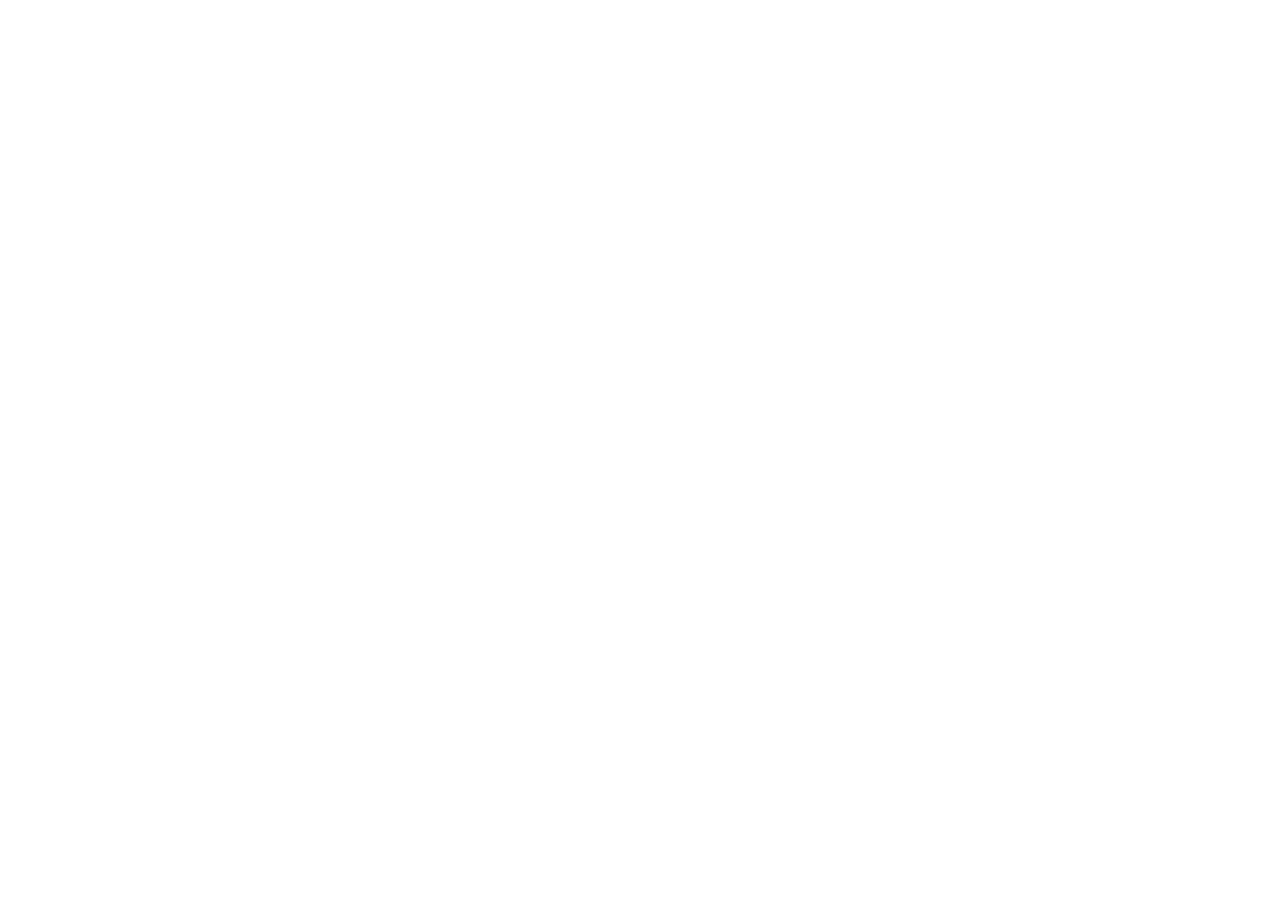
==== index.html @ c168ff20 "hi" ====
<!doctype html>
<html>
<head>
  <meta charset="utf-8"/>
  <title>Taehoon Kim</title>
</head>
<body>
  <div id="content"></div>
  <script src="https://cdn.jsdelivr.net/npm/marked/marked.min.js"></script>
  <script>
     fetch('files/home.md')
      .then(response => response.text())
      .then(text => {
        document.getElementById('content').innerHTML = marked.parse(text);
      });
  </script>
</body>
</html>
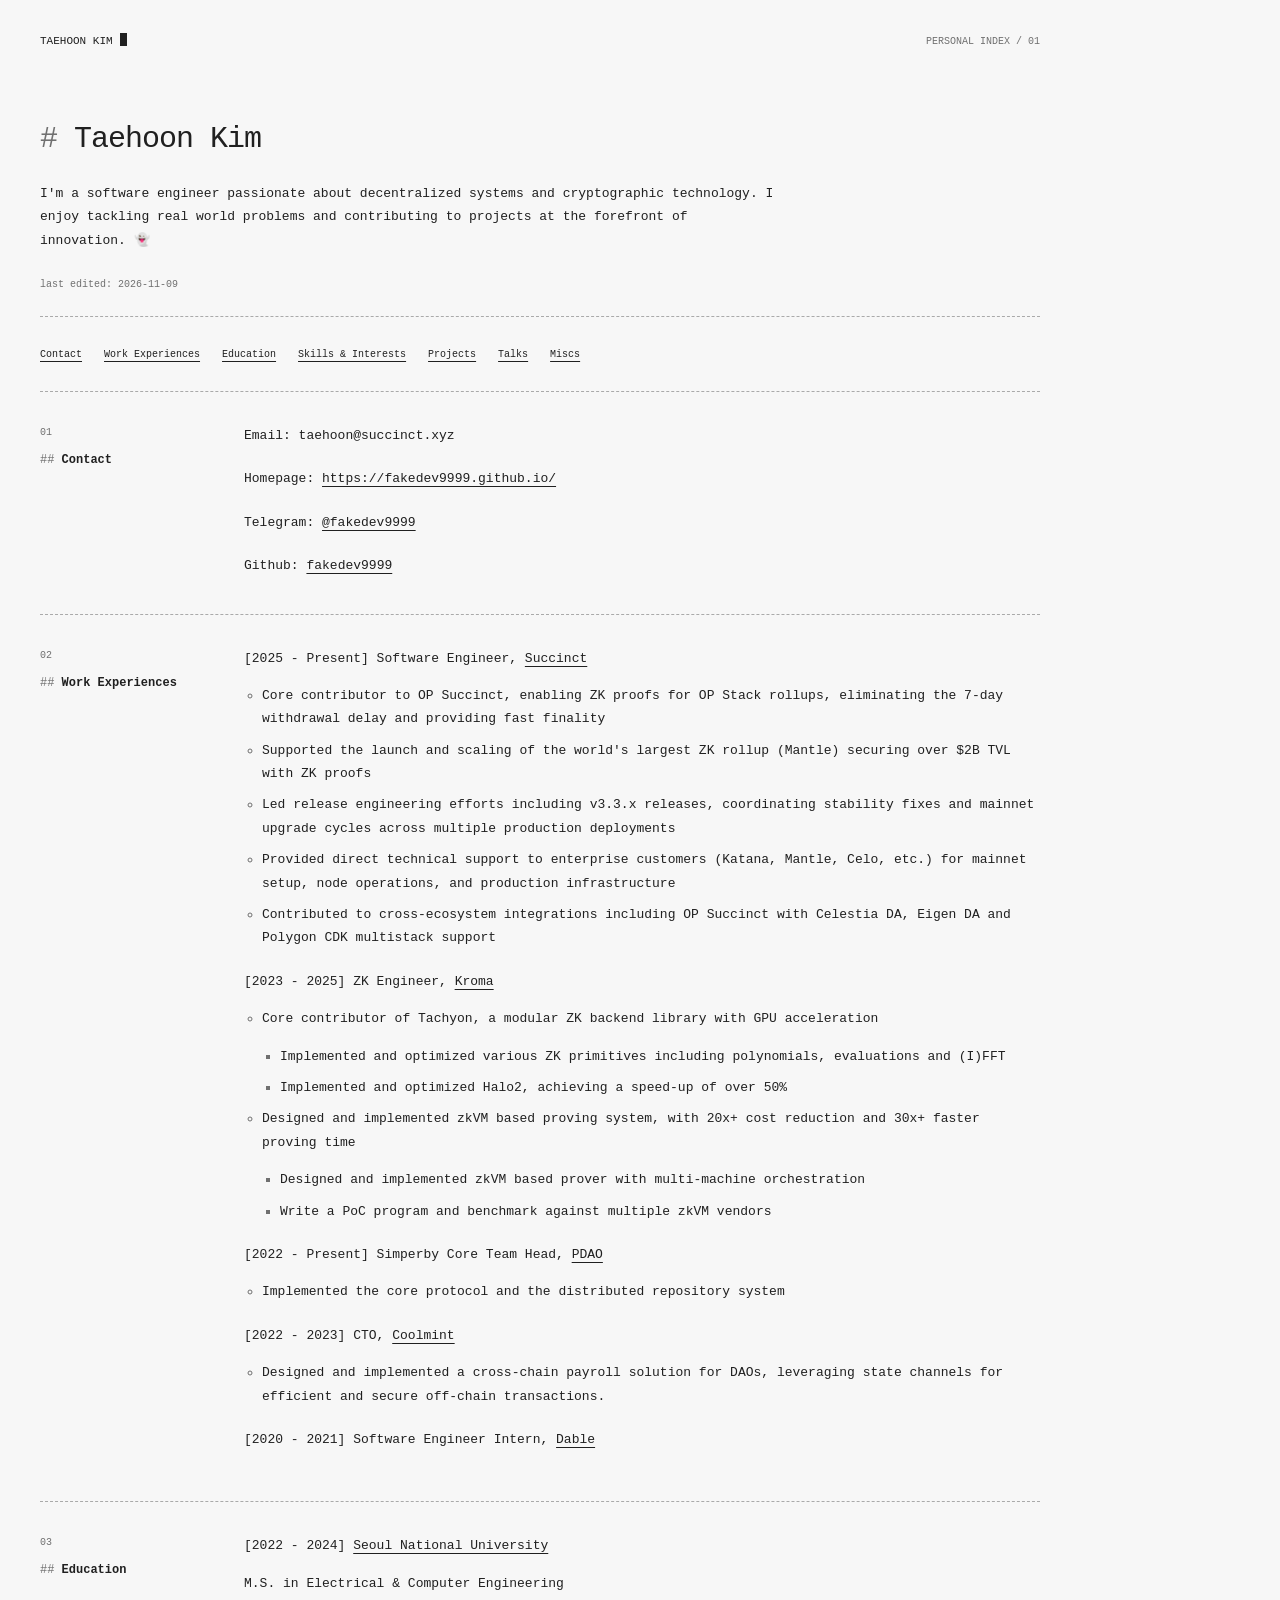
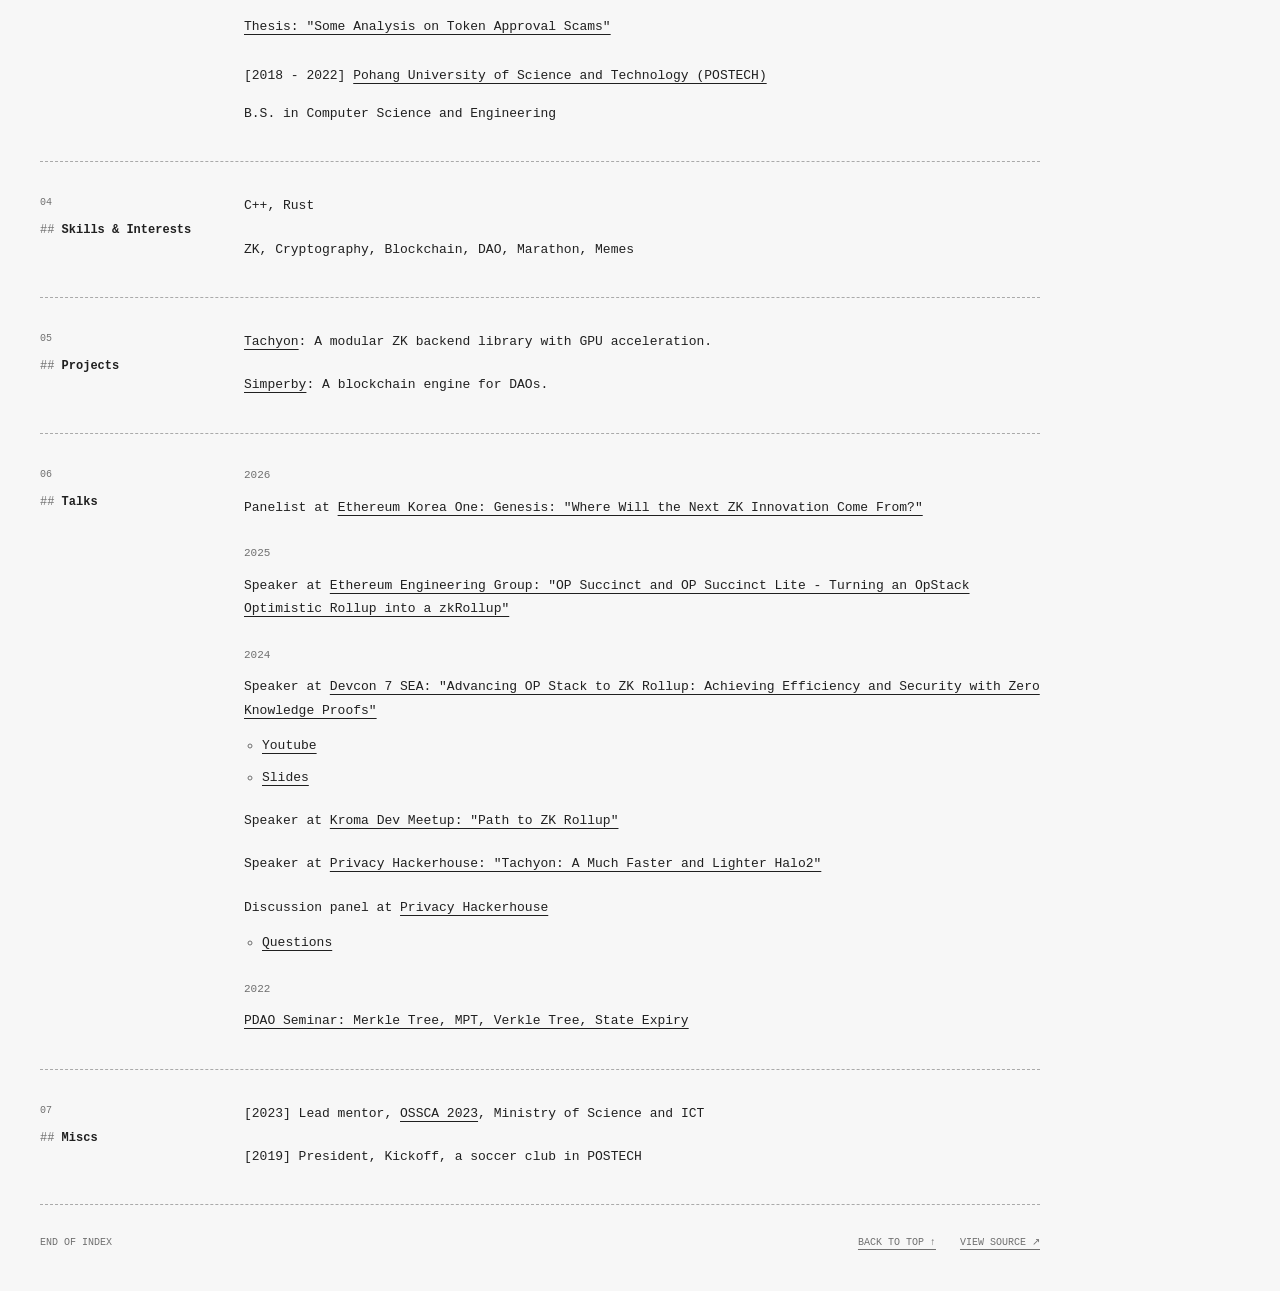
==== commit b703251a: "Polish personal index with TRADE LOG visual language" ====
--- a/index.html
+++ b/index.html
@@ -1,18 +1,19 @@
 <!doctype html>
-<html>
+<html lang="en">
 <head>
-  <meta charset="utf-8"/>
-  <title>Taehoon Kim</title>
+<meta charset="utf-8">
+<meta name="viewport" content="width=device-width, initial-scale=1, viewport-fit=cover">
+<meta name="theme-color" content="#f7f7f7">
+<meta name="description" content="Taehoon Kim — software engineer working on decentralized systems and cryptographic technology.">
+<title>Taehoon Kim</title>
+<link rel="stylesheet" href="assets/style.css">
+<script defer src="assets/marked-17.0.5.umd.js"></script>
+<script defer src="assets/site.js"></script>
 </head>
 <body>
-  <div id="content"></div>
-  <script src="https://cdn.jsdelivr.net/npm/marked/marked.min.js"></script>
-  <script>
-     fetch('files/home.md')
-      .then(response => response.text())
-      .then(text => {
-        document.getElementById('content').innerHTML = marked.parse(text);
-      });
-  </script>
+<a class="skip-link" href="#content">Skip to content</a>
+<header class="topbar"><a class="identity" href="./">TAEHOON KIM<span class="cursor" aria-hidden="true"></span></a><span class="edition">PERSONAL INDEX / 01</span></header>
+<main id="content" tabindex="-1" aria-busy="true"><p class="loading" role="status">Loading index…</p><noscript><p><a href="files/home.md">Read the original profile</a>.</p></noscript></main>
+<footer class="statusbar"><span>END OF INDEX</span><a href="#content">BACK TO TOP ↑</a><a href="files/home.md">VIEW SOURCE ↗</a></footer>
 </body>
 </html>
--- a/assets/style.css
+++ b/assets/style.css
@@ -0,0 +1,60 @@
+:root { color-scheme: light; --bg:#f7f7f7; --text:#202020; --muted:#707070; --line:#aaa; font:13px/1.8 "SFMono-Regular",Consolas,"Liberation Mono",Menlo,monospace; color:var(--text); background:var(--bg); font-synthesis:none; }
+* { box-sizing:border-box; }
+body { margin:0; padding:env(safe-area-inset-top,0px) env(safe-area-inset-right,0px) env(safe-area-inset-bottom,0px) env(safe-area-inset-left,0px); }
+a { color:inherit; text-underline-offset:4px; text-decoration-thickness:1px; overflow-wrap:anywhere; }
+a:hover { color:var(--muted); }
+a:focus-visible { outline:1px dashed var(--text); outline-offset:5px; }
+.topbar,main,.statusbar { width:min(1000px,calc(100% - 80px)); margin-inline:40px; }
+.topbar { display:flex; align-items:center; justify-content:space-between; gap:20px; margin-top:32px; margin-bottom:66px; font-size:11px; }
+.identity { text-decoration:none; white-space:nowrap; }
+.cursor { display:inline-block; width:7px; height:13px; background:var(--text); vertical-align:-2px; margin-left:7px; }
+.edition,.last-edited,.section-number,.statusbar { color:var(--muted); font-size:10px; }
+h1,h2,h3,p { margin:0; }
+h1 { font-size:clamp(22px,3vw,30px); line-height:1.4; font-weight:500; letter-spacing:-1px; margin-bottom:22px; }
+h1::before { content:'# '; color:var(--muted); }
+.intro { max-width:740px; }
+.intro p { margin:0 0 18px; }
+.intro .last-edited { margin-top:24px; }
+.index-nav { display:flex; flex-wrap:wrap; gap:8px 22px; padding:24px 0 22px; margin:22px 0 0; border-top:1px dashed var(--line); font-size:10px; }
+.index-nav a { min-height:28px; display:inline-flex; align-items:center; }
+.profile-section { display:grid; grid-template-columns:180px minmax(0,1fr); gap:24px; padding:32px 0 36px; border-top:1px dashed var(--line); }
+.section-label { display:flex; flex-direction:column; gap:8px; }
+h2 { font-size:12px; line-height:1.7; font-weight:700; scroll-margin-top:28px; }
+h2::before { content:'## '; color:var(--muted); font-weight:400; }
+h3 { font-size:11px; font-weight:400; color:var(--muted); margin:25px 0 10px; }
+h3:first-child { margin-top:0; }
+.section-body>ul { padding:0; margin:0; list-style:none; }
+.section-body>ul>li { margin-bottom:20px; }
+.section-body>ul>li:last-child { margin-bottom:0; }
+.section-body li ul { padding-left:18px; margin:12px 0 0; }
+.section-body li li { margin:8px 0; }
+.section-body li li::marker { color:var(--muted); }
+.section-body p { margin:0 0 14px; }
+.section-body p:not(:first-child) { margin-top:26px; }
+.section-body code { font:inherit; overflow-wrap:anywhere; }
+.statusbar { display:flex; gap:24px; align-items:center; flex-wrap:wrap; border-top:1px dashed var(--line); margin-bottom:32px; padding-top:22px; }
+.statusbar span { margin-right:auto; }
+.statusbar a { min-height:32px; display:inline-flex; align-items:center; }
+.skip-link { position:fixed; top:-100px; left:20px; background:var(--bg); padding:12px; z-index:1; }
+.skip-link:focus { top:10px; }
+.loading { padding-bottom:40px; }
+@media(max-width:650px) {
+ :root { font-size:12px; }
+ .topbar,main,.statusbar { width:calc(100% - 40px); margin-inline:20px; }
+ .topbar { margin-top:24px; margin-bottom:44px; font-size:10px; }
+ .edition { font-size:8px; }
+ .profile-section { grid-template-columns:1fr; gap:20px; padding:26px 0 30px; }
+ .section-label { flex-direction:row; align-items:baseline; gap:14px; }
+ .index-nav { gap:4px 18px; padding:16px 0; }
+ .index-nav a { min-height:36px; }
+ .statusbar { gap:8px 20px; font-size:9px; }
+ .statusbar span { flex-basis:100%; }
+}
+@media print {
+ :root { background:white; font-size:10px; }
+ .topbar,.index-nav,.statusbar,.skip-link { display:none; }
+ main { width:100%; margin:0; }
+ .profile-section { grid-template-columns:140px minmax(0,1fr); padding:18px 0; }
+ h2,h3 { break-after:avoid; }
+ a { text-decoration:none; }
+}
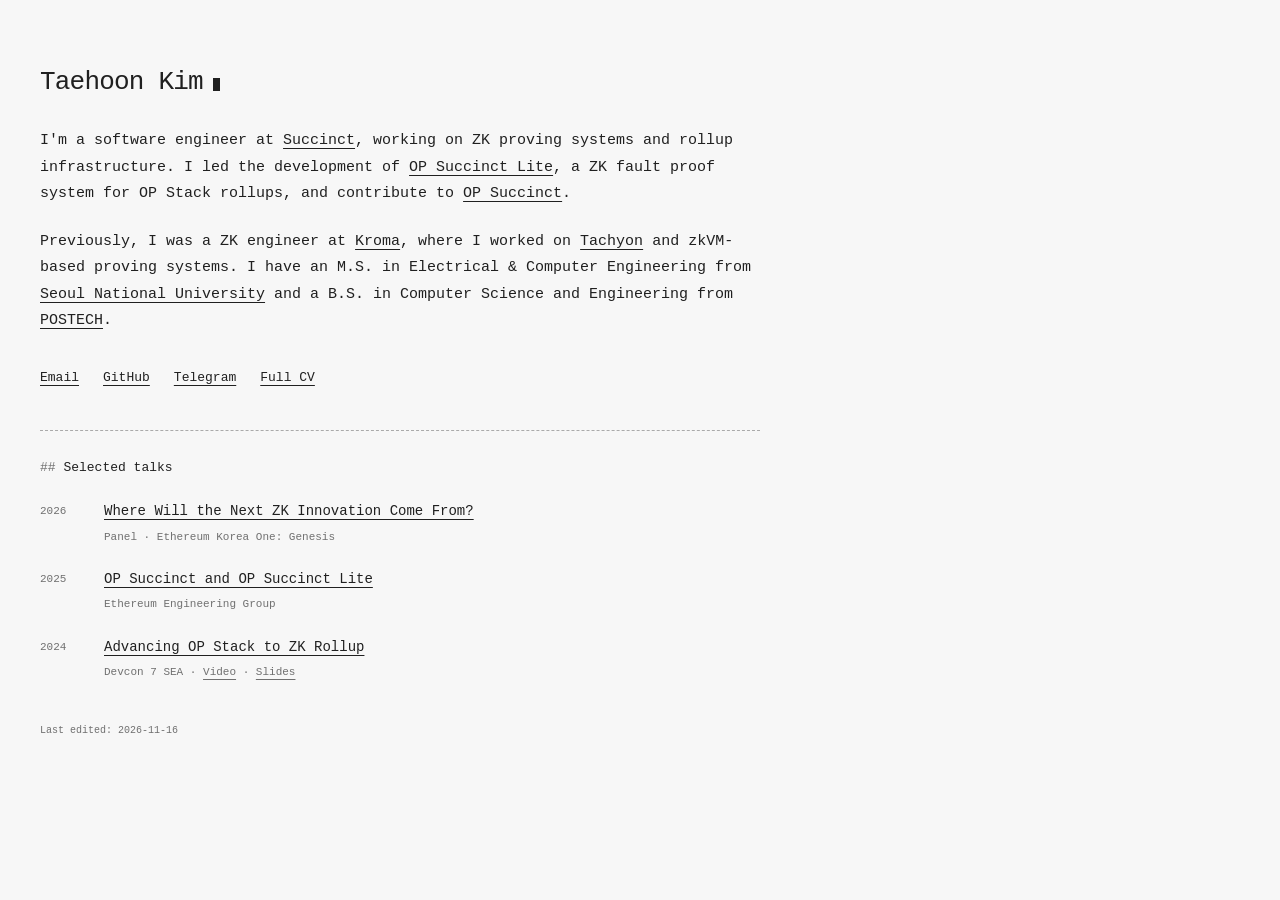
==== commit 1e723e4e: "Introduce a concise personal homepage and preserve the full CV" ====
--- a/index.html
+++ b/index.html
@@ -4,16 +4,34 @@
 <meta charset="utf-8">
 <meta name="viewport" content="width=device-width, initial-scale=1, viewport-fit=cover">
 <meta name="theme-color" content="#f7f7f7">
-<meta name="description" content="Taehoon Kim — software engineer working on decentralized systems and cryptographic technology.">
+<meta name="description" content="Taehoon Kim, software engineer at Succinct. ZK proving systems, OP Succinct Lite, and rollup infrastructure.">
 <title>Taehoon Kim</title>
-<link rel="stylesheet" href="assets/style.css">
-<script defer src="assets/marked-17.0.5.umd.js"></script>
-<script defer src="assets/site.js"></script>
+<link rel="stylesheet" href="assets/style.css?v=3">
+<link rel="stylesheet" href="assets/home.css?v=3">
 </head>
-<body>
+<body class="personal-home">
 <a class="skip-link" href="#content">Skip to content</a>
-<header class="topbar"><a class="identity" href="./">TAEHOON KIM<span class="cursor" aria-hidden="true"></span></a><span class="edition">PERSONAL INDEX / 01</span></header>
-<main id="content" tabindex="-1" aria-busy="true"><p class="loading" role="status">Loading index…</p><noscript><p><a href="files/home.md">Read the original profile</a>.</p></noscript></main>
-<footer class="statusbar"><span>END OF INDEX</span><a href="#content">BACK TO TOP ↑</a><a href="files/home.md">VIEW SOURCE ↗</a></footer>
+<main id="content" tabindex="-1">
+  <h1>Taehoon Kim<span class="cursor" aria-hidden="true"></span></h1>
+  <div class="about">
+    <p>I'm a software engineer at <a href="https://www.succinct.xyz">Succinct</a>, working on ZK proving systems and rollup infrastructure. I led the development of <a href="https://succinctlabs.github.io/op-succinct/fault_proofs/fault_proof_architecture.html">OP Succinct Lite</a>, a ZK fault proof system for OP Stack rollups, and contribute to <a href="https://github.com/succinctlabs/op-succinct">OP Succinct</a>.</p>
+    <p>Previously, I was a ZK engineer at <a href="https://github.com/kroma-network">Kroma</a>, where I worked on <a href="https://github.com/kroma-network/tachyon">Tachyon</a> and zkVM-based proving systems. I have an M.S. in Electrical &amp; Computer Engineering from <a href="https://en.snu.ac.kr">Seoul National University</a> and a B.S. in Computer Science and Engineering from <a href="https://www.postech.ac.kr/eng">POSTECH</a>.</p>
+  </div>
+  <nav class="contact-links" aria-label="Find me elsewhere">
+    <a href="mailto:taehoon@succinct.xyz">Email</a>
+    <a href="https://github.com/fakedev9999">GitHub</a>
+    <a href="https://t.me/fakedev9999">Telegram</a>
+    <a href="cv.html">Full CV</a>
+  </nav>
+  <section class="selected-talks" aria-labelledby="talks">
+    <h2 id="talks">Selected talks</h2>
+    <ul>
+      <li><time datetime="2026">2026</time><div><a href="https://www.youtube.com/watch?v=zE9Sr21vc4c">Where Will the Next ZK Innovation Come From?</a><span>Panel · Ethereum Korea One: Genesis</span></div></li>
+      <li><time datetime="2025">2025</time><div><a href="https://www.youtube.com/watch?v=TpgcZWvY-h4">OP Succinct and OP Succinct Lite</a><span>Ethereum Engineering Group</span></div></li>
+      <li><time datetime="2024">2024</time><div><a href="https://app.devcon.org/schedule/ZKKUNZ">Advancing OP Stack to ZK Rollup</a><span>Devcon 7 SEA · <a href="https://youtu.be/04Fis57TTHE?si=KY5Zbn-1U4rco9re">Video</a> · <a href="https://docs.google.com/presentation/d/1C4LP01Njg8d8_7focQ3IHctmO58TbdilXcn-G6_m3sM/edit?usp=sharing">Slides</a></span></div></li>
+    </ul>
+  </section>
+</main>
+<footer class="home-footer">Last edited: <time datetime="2026-11-16">2026-11-16</time></footer>
 </body>
 </html>
--- a/assets/style.css
+++ b/assets/style.css
@@ -1,11 +1,11 @@
-:root { color-scheme: light; --bg:#f7f7f7; --text:#202020; --muted:#707070; --line:#aaa; font:13px/1.8 "SFMono-Regular",Consolas,"Liberation Mono",Menlo,monospace; color:var(--text); background:var(--bg); font-synthesis:none; }
+:root { color-scheme: light; --bg:#f7f7f7; --text:#202020; --muted:#707070; --line:#aaa; font:15px/1.75 "SFMono-Regular",Consolas,"Liberation Mono",Menlo,monospace; color:var(--text); background:var(--bg); font-synthesis:none; }
 * { box-sizing:border-box; }
 body { margin:0; padding:env(safe-area-inset-top,0px) env(safe-area-inset-right,0px) env(safe-area-inset-bottom,0px) env(safe-area-inset-left,0px); }
 a { color:inherit; text-underline-offset:4px; text-decoration-thickness:1px; overflow-wrap:anywhere; }
 a:hover { color:var(--muted); }
 a:focus-visible { outline:1px dashed var(--text); outline-offset:5px; }
 .topbar,main,.statusbar { width:min(1000px,calc(100% - 80px)); margin-inline:40px; }
-.topbar { display:flex; align-items:center; justify-content:space-between; gap:20px; margin-top:32px; margin-bottom:66px; font-size:11px; }
+.topbar { display:flex; align-items:center; justify-content:space-between; gap:20px; margin-top:32px; margin-bottom:44px; font-size:11px; }
 .identity { text-decoration:none; white-space:nowrap; }
 .cursor { display:inline-block; width:7px; height:13px; background:var(--text); vertical-align:-2px; margin-left:7px; }
 .edition,.last-edited,.section-number,.statusbar { color:var(--muted); font-size:10px; }
@@ -39,9 +39,9 @@
 .skip-link:focus { top:10px; }
 .loading { padding-bottom:40px; }
 @media(max-width:650px) {
- :root { font-size:12px; }
+ :root { font-size:16px; }
  .topbar,main,.statusbar { width:calc(100% - 40px); margin-inline:20px; }
- .topbar { margin-top:24px; margin-bottom:44px; font-size:10px; }
+ .topbar { margin-top:24px; margin-bottom:32px; font-size:10px; }
  .edition { font-size:8px; }
  .profile-section { grid-template-columns:1fr; gap:20px; padding:26px 0 30px; }
  .section-label { flex-direction:row; align-items:baseline; gap:14px; }
@@ -58,3 +58,10 @@
  h2,h3 { break-after:avoid; }
  a { text-decoration:none; }
 }
+
+/* The profile stays quiet; reading text is larger than navigation and metadata. */
+.contact-links { display:flex; flex-wrap:wrap; gap:10px 22px; font-size:12px; margin:18px 0 8px; }
+.contact-links a { min-height:32px; display:inline-flex; align-items:center; }
+.intro .last-edited { margin-top:8px; }
+.section-body strong { font-weight:700; }
+@media(max-width:650px) { .contact-links { font-size:13px; } .contact-links a { min-height:40px; } }
--- a/assets/home.css
+++ b/assets/home.css
@@ -0,0 +1,22 @@
+.personal-home main, .home-footer { width:min(720px,calc(100% - 80px)); margin-inline:40px; }
+.personal-home main { margin-top:64px; }
+.personal-home h1 { font-size:26px; font-weight:500; letter-spacing:-.8px; margin-bottom:28px; }
+.personal-home h1::before { content:none; }
+.personal-home .cursor { margin-left:10px; }
+.about p { margin:0 0 22px; }
+.personal-home .contact-links { margin:28px 0 36px; font-size:13px; gap:8px 24px; }
+.selected-talks { border-top:1px dashed var(--line); padding-top:26px; }
+.selected-talks h2 { font-size:13px; font-weight:400; margin-bottom:20px; }
+.selected-talks ul { list-style:none; padding:0; margin:0; }
+.selected-talks li { display:grid; grid-template-columns:48px minmax(0,1fr); gap:16px; margin-bottom:20px; font-size:14px; }
+.selected-talks time { color:var(--muted); font-size:11px; padding-top:3px; }
+.selected-talks li span { display:block; color:var(--muted); font-size:11px; margin-top:4px; }
+.home-footer { margin-top:40px; margin-bottom:32px; color:var(--muted); font-size:10px; }
+@media(max-width:650px) {
+ .personal-home main, .home-footer { width:calc(100% - 40px); margin-inline:20px; }
+ .personal-home main { margin-top:36px; }
+ .personal-home h1 { font-size:24px; margin-bottom:24px; }
+ .personal-home .contact-links { margin:22px 0 28px; gap:4px 22px; }
+ .selected-talks li { font-size:15px; grid-template-columns:40px minmax(0,1fr); gap:12px; }
+}
+@media print { .personal-home main { width:100%; margin:0; } .home-footer { display:none; } }
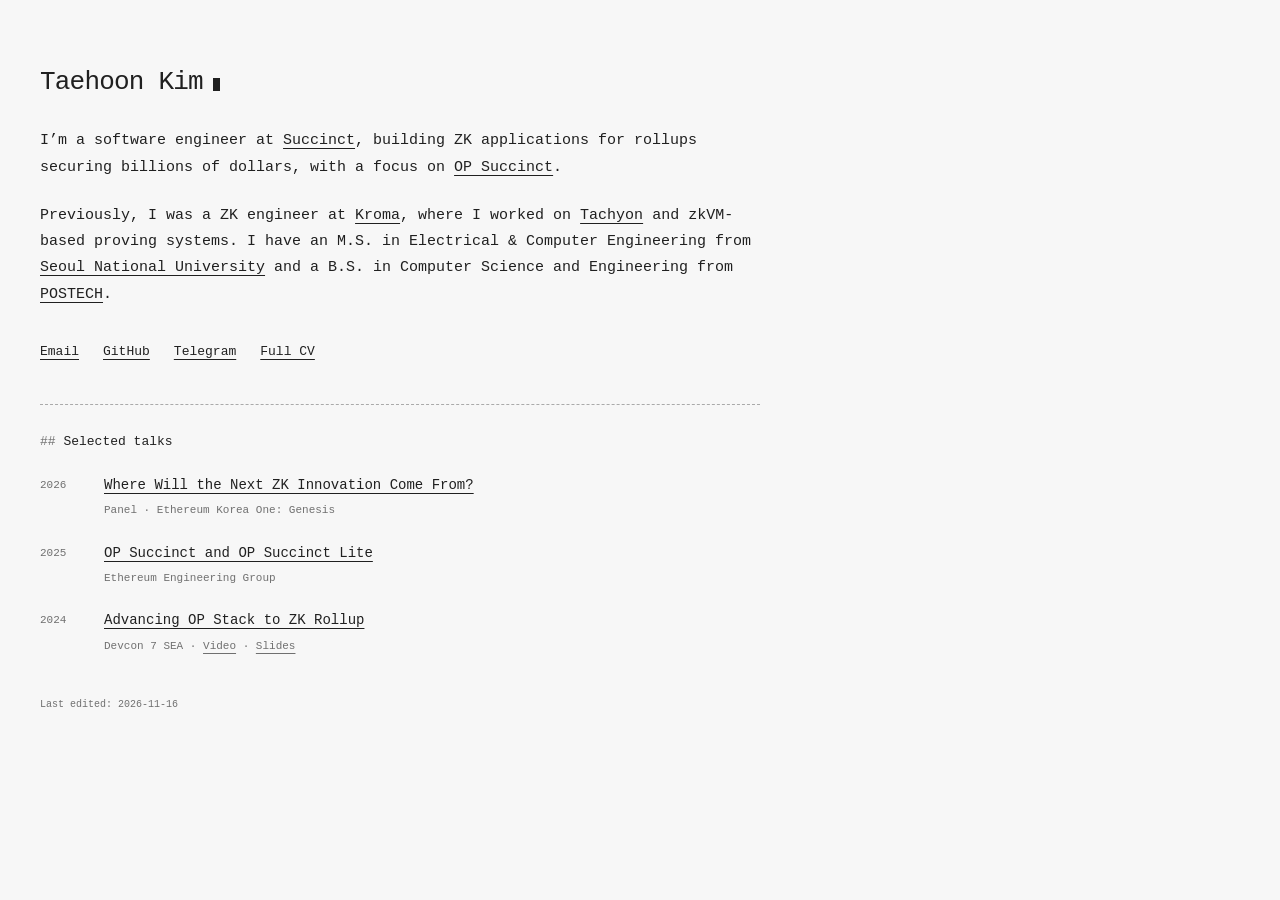
==== commit ec05e7d9: "Update opening paragraph with approved introduction" ====
--- a/index.html
+++ b/index.html
@@ -14,7 +14,7 @@
 <main id="content" tabindex="-1">
   <h1>Taehoon Kim<span class="cursor" aria-hidden="true"></span></h1>
   <div class="about">
-    <p>I'm a software engineer at <a href="https://www.succinct.xyz">Succinct</a>, working on ZK proving systems and rollup infrastructure. I led the development of <a href="https://succinctlabs.github.io/op-succinct/fault_proofs/fault_proof_architecture.html">OP Succinct Lite</a>, a ZK fault proof system for OP Stack rollups, and contribute to <a href="https://github.com/succinctlabs/op-succinct">OP Succinct</a>.</p>
+    <p>I’m a software engineer at <a href="https://www.succinct.xyz">Succinct</a>, building ZK applications for rollups securing billions of dollars, with a focus on <a href="https://github.com/succinctlabs/op-succinct">OP Succinct</a>.</p>
     <p>Previously, I was a ZK engineer at <a href="https://github.com/kroma-network">Kroma</a>, where I worked on <a href="https://github.com/kroma-network/tachyon">Tachyon</a> and zkVM-based proving systems. I have an M.S. in Electrical &amp; Computer Engineering from <a href="https://en.snu.ac.kr">Seoul National University</a> and a B.S. in Computer Science and Engineering from <a href="https://www.postech.ac.kr/eng">POSTECH</a>.</p>
   </div>
   <nav class="contact-links" aria-label="Find me elsewhere">
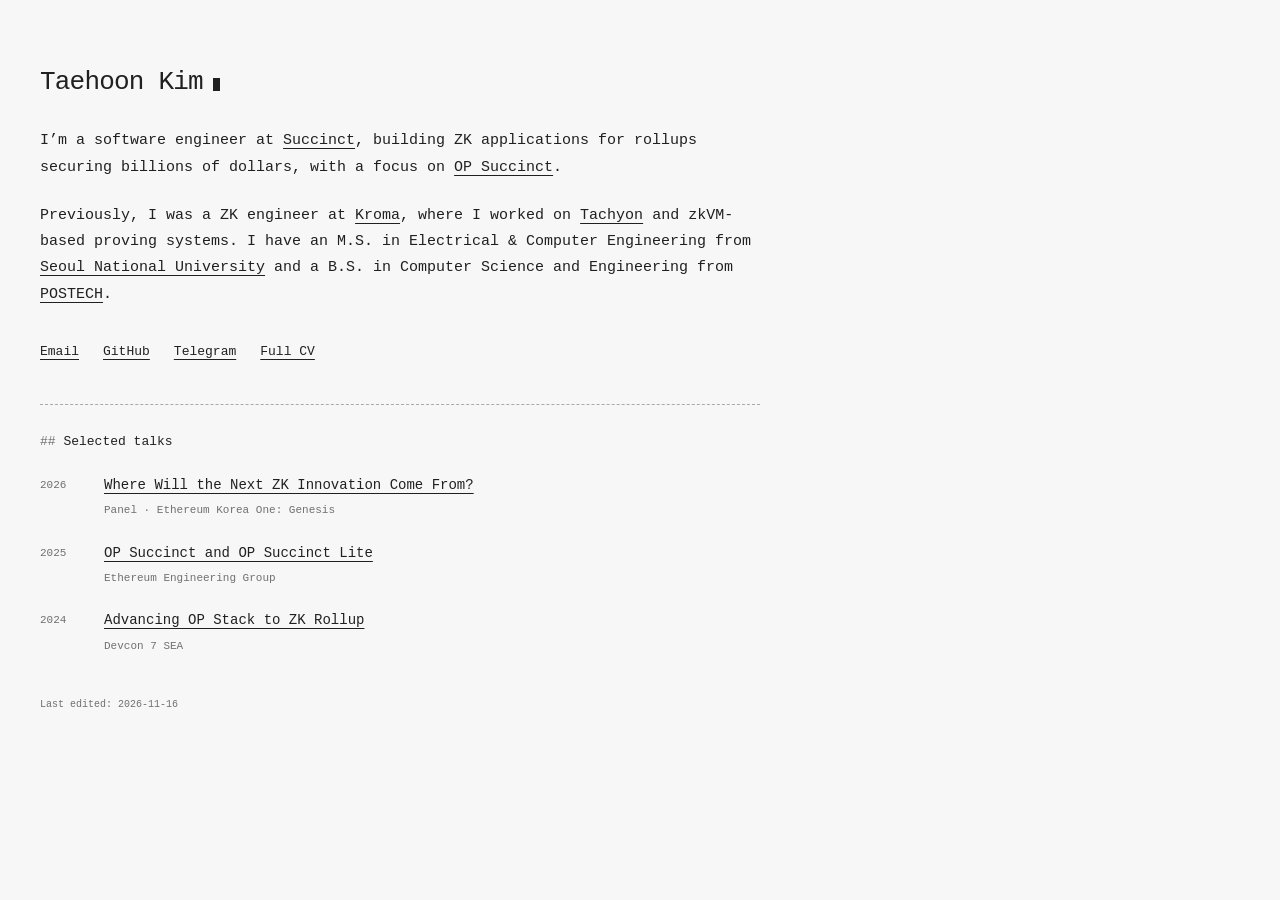
==== commit 0d2874dd: "Fix selected Devcon talk link to official recording" ====
--- a/index.html
+++ b/index.html
@@ -28,7 +28,7 @@
     <ul>
       <li><time datetime="2026">2026</time><div><a href="https://www.youtube.com/watch?v=zE9Sr21vc4c">Where Will the Next ZK Innovation Come From?</a><span>Panel · Ethereum Korea One: Genesis</span></div></li>
       <li><time datetime="2025">2025</time><div><a href="https://www.youtube.com/watch?v=TpgcZWvY-h4">OP Succinct and OP Succinct Lite</a><span>Ethereum Engineering Group</span></div></li>
-      <li><time datetime="2024">2024</time><div><a href="https://app.devcon.org/schedule/ZKKUNZ">Advancing OP Stack to ZK Rollup</a><span>Devcon 7 SEA · <a href="https://youtu.be/04Fis57TTHE?si=KY5Zbn-1U4rco9re">Video</a> · <a href="https://docs.google.com/presentation/d/1C4LP01Njg8d8_7focQ3IHctmO58TbdilXcn-G6_m3sM/edit?usp=sharing">Slides</a></span></div></li>
+      <li><time datetime="2024">2024</time><div><a href="https://www.youtube.com/watch?v=PCvewGIWtMA">Advancing OP Stack to ZK Rollup</a><span>Devcon 7 SEA</span></div></li>
     </ul>
   </section>
 </main>
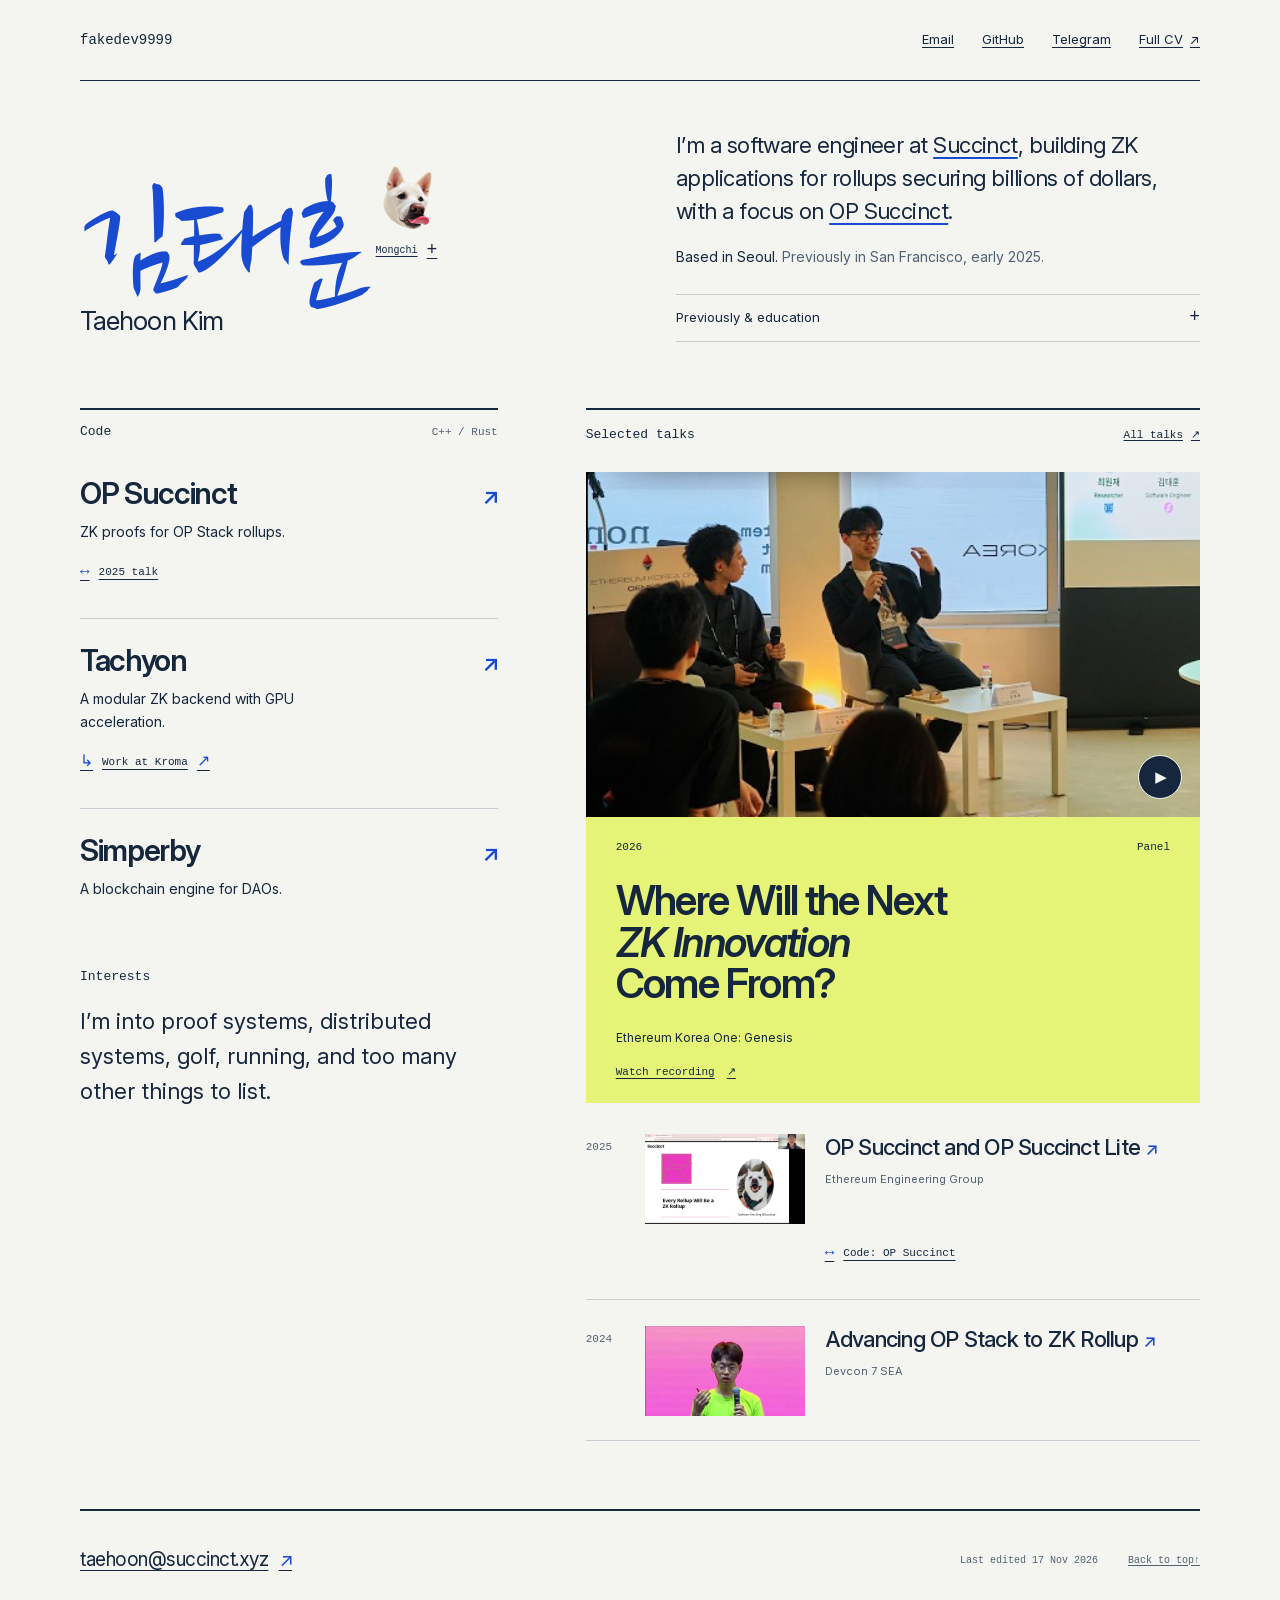
==== commit 9fd20b40: "Redesign personal site with brush nameplate and Inter typography" ====
--- a/index.html
+++ b/index.html
@@ -1,37 +1,125 @@
 <!doctype html>
 <html lang="en">
 <head>
-<meta charset="utf-8">
-<meta name="viewport" content="width=device-width, initial-scale=1, viewport-fit=cover">
-<meta name="theme-color" content="#f7f7f7">
-<meta name="description" content="Taehoon Kim, software engineer at Succinct. ZK proving systems, OP Succinct Lite, and rollup infrastructure.">
-<title>Taehoon Kim</title>
-<link rel="stylesheet" href="assets/style.css?v=3">
-<link rel="stylesheet" href="assets/home.css?v=3">
+  <meta charset="utf-8">
+  <meta name="viewport" content="width=device-width, initial-scale=1, viewport-fit=cover">
+  <meta name="theme-color" content="#f4f5f0">
+  <meta name="description" content="Taehoon Kim, software engineer at Succinct. ZK proving systems and production rollup infrastructure.">
+  <title>김태훈 · Taehoon Kim</title>
+  <link rel="icon" href="favicon.ico?v=mongchi1" sizes="any">
+  <link rel="icon" type="image/png" sizes="256x256" href="assets/mongchi-icon.png?v=1">
+  <link rel="apple-touch-icon" sizes="180x180" href="apple-touch-icon.png?v=1">
+  <link rel="preload" href="assets/fonts/inter-latin-variable.woff2" as="font" type="font/woff2" crossorigin>
+  <link rel="stylesheet" href="assets/style.css?v=8">
+  <link rel="preload" href="assets/fonts/taehoon-brush.woff2" as="font" type="font/woff2" crossorigin>
+  <link rel="stylesheet" href="assets/home.css?v=20">
 </head>
-<body class="personal-home">
-<a class="skip-link" href="#content">Skip to content</a>
-<main id="content" tabindex="-1">
-  <h1>Taehoon Kim<span class="cursor" aria-hidden="true"></span></h1>
-  <div class="about">
-    <p>I’m a software engineer at <a href="https://www.succinct.xyz">Succinct</a>, building ZK applications for rollups securing billions of dollars, with a focus on <a href="https://github.com/succinctlabs/op-succinct">OP Succinct</a>.</p>
-    <p>Previously, I was a ZK engineer at <a href="https://github.com/kroma-network">Kroma</a>, where I worked on <a href="https://github.com/kroma-network/tachyon">Tachyon</a> and zkVM-based proving systems. I have an M.S. in Electrical &amp; Computer Engineering from <a href="https://en.snu.ac.kr">Seoul National University</a> and a B.S. in Computer Science and Engineering from <a href="https://www.postech.ac.kr/eng">POSTECH</a>.</p>
-  </div>
-  <nav class="contact-links" aria-label="Find me elsewhere">
-    <a href="mailto:taehoon@succinct.xyz">Email</a>
-    <a href="https://github.com/fakedev9999">GitHub</a>
-    <a href="https://t.me/fakedev9999">Telegram</a>
-    <a href="cv.html">Full CV</a>
-  </nav>
-  <section class="selected-talks" aria-labelledby="talks">
-    <h2 id="talks">Selected talks</h2>
-    <ul>
-      <li><time datetime="2026">2026</time><div><a href="https://www.youtube.com/watch?v=zE9Sr21vc4c">Where Will the Next ZK Innovation Come From?</a><span>Panel · Ethereum Korea One: Genesis</span></div></li>
-      <li><time datetime="2025">2025</time><div><a href="https://www.youtube.com/watch?v=TpgcZWvY-h4">OP Succinct and OP Succinct Lite</a><span>Ethereum Engineering Group</span></div></li>
-      <li><time datetime="2024">2024</time><div><a href="https://www.youtube.com/watch?v=PCvewGIWtMA">Advancing OP Stack to ZK Rollup</a><span>Devcon 7 SEA</span></div></li>
-    </ul>
-  </section>
-</main>
-<footer class="home-footer">Last edited: <time datetime="2026-11-16">2026-11-16</time></footer>
+<body id="top" class="personal-home">
+  <a class="skip-link" href="#content">Skip to content</a>
+  <header class="masthead page-width">
+    <span class="handle">fakedev9999</span>
+    <nav aria-label="Contact and CV">
+      <a href="mailto:taehoon@succinct.xyz">Email</a>
+      <a href="https://github.com/fakedev9999">GitHub</a>
+      <a href="https://t.me/fakedev9999">Telegram</a>
+      <a href="cv.html">Full CV <span aria-hidden="true">↗</span></a>
+    </nav>
+  </header>
+
+  <main id="content" class="page-width" tabindex="-1">
+    <section class="intro-layout" aria-labelledby="name">
+      <div class="nameplate">
+        <div class="name-signature">
+          <h1 id="name" lang="ko">김태훈</h1>
+          <details class="mongchi">
+            <summary><img src="assets/mongchi-icon.png" width="72" height="72" alt=""><span>Mongchi <span class="disclosure-mark" aria-hidden="true"></span></span></summary>
+            <figure><img src="assets/mongchi-icon.png" width="180" height="180" alt="Mongchi, the dog in this site's favicon"><figcaption>The favicon.</figcaption></figure>
+          </details>
+        </div>
+        <p class="english-name" lang="en">Taehoon Kim</p>
+      </div>
+      <div class="bio">
+        <p class="current-work">I’m a software engineer at <a href="https://www.succinct.xyz">Succinct</a>, building ZK applications for rollups securing billions of dollars, with a focus on <a href="https://github.com/succinctlabs/op-succinct">OP Succinct</a>.</p>
+        <p class="whereabouts"><span>Based in Seoul.</span> Previously in San Francisco, early 2025.</p>
+        <details class="background">
+          <summary>Previously &amp; education <span class="disclosure-mark" aria-hidden="true"></span></summary>
+          <div>
+            <p>Previously, I was a ZK engineer at <a href="https://github.com/kroma-network">Kroma</a>, where I worked on <a href="https://github.com/kroma-network/tachyon">Tachyon</a> and zkVM-based proving systems.</p>
+            <p>I have an M.S. in Electrical &amp; Computer Engineering from <a href="https://en.snu.ac.kr">Seoul National University</a> and a B.S. in Computer Science and Engineering from <a href="https://www.postech.ac.kr/eng">POSTECH</a>.</p>
+          </div>
+        </details>
+      </div>
+    </section>
+
+    <div class="index-layout">
+      <section class="talks" aria-labelledby="talks">
+        <div class="section-heading"><h2 id="talks">Selected talks</h2><a href="cv.html#talks">All talks <span aria-hidden="true">↗</span></a></div>
+        <article class="featured-talk" aria-labelledby="talk-2026-title">
+          <a class="featured-recording" href="https://www.youtube.com/watch?v=zE9Sr21vc4c" aria-labelledby="talk-2026-title">
+            <div class="featured-photo">
+              <img src="assets/talks/2026-ethereum-korea.jpg?v=2" width="1280" height="720" alt="" decoding="async">
+              <span class="play-mark" aria-hidden="true">▶</span>
+            </div>
+            <div class="featured-copy">
+              <div class="talk-meta"><time datetime="2026">2026</time><span>Panel</span></div>
+              <h3 id="talk-2026-title">Where Will the Next <span class="zk">ZK Innovation</span> Come From?</h3>
+              <p>Ethereum Korea One: Genesis</p>
+              <span class="recording-label">Watch recording <span aria-hidden="true">↗</span></span>
+            </div>
+          </a>
+        </article>
+        <article class="talk-row" id="talk-2025" aria-labelledby="talk-2025-title" tabindex="-1">
+          <time datetime="2025">2025</time>
+          <div>
+            <a class="talk-recording" href="https://www.youtube.com/watch?v=TpgcZWvY-h4" aria-labelledby="talk-2025-title">
+              <span class="recording-image recording-image--online"><img src="assets/talks/2025-op-succinct.jpg?v=6" width="1920" height="1080" alt="" loading="lazy" decoding="async"></span>
+              <div><h3 id="talk-2025-title">OP Succinct and OP Succinct Lite <span aria-hidden="true">↗</span></h3><p>Ethereum Engineering Group</p></div>
+            </a>
+            <a class="cross-reference" href="#op-succinct"><span aria-hidden="true">↔</span> Code: OP Succinct</a>
+          </div>
+        </article>
+        <article class="talk-row" aria-labelledby="talk-2024-title">
+          <time datetime="2024">2024</time>
+          <div>
+            <a class="talk-recording" href="https://www.youtube.com/watch?v=PCvewGIWtMA" aria-labelledby="talk-2024-title">
+              <span class="recording-image recording-image--devcon"><img src="assets/talks/2024-devcon.jpg?v=6" width="1280" height="720" alt="" loading="lazy" decoding="async"></span>
+              <div><h3 id="talk-2024-title">Advancing OP Stack to ZK Rollup <span aria-hidden="true">↗</span></h3><p>Devcon 7 SEA</p></div>
+            </a>
+          </div>
+        </article>
+      </section>
+      <div class="work-column">
+        <section class="projects" aria-labelledby="work">
+          <div class="section-heading"><h2 id="work">Code</h2><span>C++ / Rust</span></div>
+          <ul class="project-list">
+            <li id="op-succinct" tabindex="-1">
+              <h3><a href="https://github.com/succinctlabs/op-succinct">OP Succinct <span aria-hidden="true">↗</span></a></h3>
+              <p>ZK proofs for OP Stack rollups.</p>
+              <a class="cross-reference" href="#talk-2025"><span aria-hidden="true">↔</span> 2025 talk</a>
+            </li>
+            <li>
+              <h3><a href="https://github.com/kroma-network/tachyon">Tachyon <span aria-hidden="true">↗</span></a></h3>
+              <p>A modular ZK backend with GPU acceleration.</p>
+              <a class="cross-reference" href="cv.html#experience"><span aria-hidden="true">↳</span> Work at Kroma <span aria-hidden="true">↗</span></a>
+            </li>
+            <li>
+              <h3><a href="https://github.com/postech-dao/simperby">Simperby <span aria-hidden="true">↗</span></a></h3>
+              <p>A blockchain engine for DAOs.</p>
+            </li>
+          </ul>
+        </section>
+        <aside class="interests" aria-labelledby="interests">
+          <h2 id="interests">Interests</h2>
+          <p>I’m into proof systems, distributed systems, golf, running, and too many other things to list.</p>
+        </aside>
+      </div>
+
+    </div>
+  </main>
+
+  <footer class="colophon page-width">
+    <a class="email-address" href="mailto:taehoon@succinct.xyz">taehoon@succinct.xyz <span aria-hidden="true">↗</span></a>
+    <div><span>Last edited <time datetime="2026-11-17">17 Nov 2026</time></span><a href="#top">Back to top <span aria-hidden="true">↑</span></a></div>
+  </footer>
 </body>
 </html>
--- a/assets/style.css
+++ b/assets/style.css
@@ -1,67 +1,98 @@
-:root { color-scheme: light; --bg:#f7f7f7; --text:#202020; --muted:#707070; --line:#aaa; font:15px/1.75 "SFMono-Regular",Consolas,"Liberation Mono",Menlo,monospace; color:var(--text); background:var(--bg); font-synthesis:none; }
-* { box-sizing:border-box; }
-body { margin:0; padding:env(safe-area-inset-top,0px) env(safe-area-inset-right,0px) env(safe-area-inset-bottom,0px) env(safe-area-inset-left,0px); }
-a { color:inherit; text-underline-offset:4px; text-decoration-thickness:1px; overflow-wrap:anywhere; }
-a:hover { color:var(--muted); }
-a:focus-visible { outline:1px dashed var(--text); outline-offset:5px; }
-.topbar,main,.statusbar { width:min(1000px,calc(100% - 80px)); margin-inline:40px; }
-.topbar { display:flex; align-items:center; justify-content:space-between; gap:20px; margin-top:32px; margin-bottom:44px; font-size:11px; }
-.identity { text-decoration:none; white-space:nowrap; }
-.cursor { display:inline-block; width:7px; height:13px; background:var(--text); vertical-align:-2px; margin-left:7px; }
-.edition,.last-edited,.section-number,.statusbar { color:var(--muted); font-size:10px; }
-h1,h2,h3,p { margin:0; }
-h1 { font-size:clamp(22px,3vw,30px); line-height:1.4; font-weight:500; letter-spacing:-1px; margin-bottom:22px; }
-h1::before { content:'# '; color:var(--muted); }
-.intro { max-width:740px; }
-.intro p { margin:0 0 18px; }
-.intro .last-edited { margin-top:24px; }
-.index-nav { display:flex; flex-wrap:wrap; gap:8px 22px; padding:24px 0 22px; margin:22px 0 0; border-top:1px dashed var(--line); font-size:10px; }
-.index-nav a { min-height:28px; display:inline-flex; align-items:center; }
-.profile-section { display:grid; grid-template-columns:180px minmax(0,1fr); gap:24px; padding:32px 0 36px; border-top:1px dashed var(--line); }
-.section-label { display:flex; flex-direction:column; gap:8px; }
-h2 { font-size:12px; line-height:1.7; font-weight:700; scroll-margin-top:28px; }
-h2::before { content:'## '; color:var(--muted); font-weight:400; }
-h3 { font-size:11px; font-weight:400; color:var(--muted); margin:25px 0 10px; }
-h3:first-child { margin-top:0; }
-.section-body>ul { padding:0; margin:0; list-style:none; }
-.section-body>ul>li { margin-bottom:20px; }
-.section-body>ul>li:last-child { margin-bottom:0; }
-.section-body li ul { padding-left:18px; margin:12px 0 0; }
-.section-body li li { margin:8px 0; }
-.section-body li li::marker { color:var(--muted); }
-.section-body p { margin:0 0 14px; }
-.section-body p:not(:first-child) { margin-top:26px; }
-.section-body code { font:inherit; overflow-wrap:anywhere; }
-.statusbar { display:flex; gap:24px; align-items:center; flex-wrap:wrap; border-top:1px dashed var(--line); margin-bottom:32px; padding-top:22px; }
-.statusbar span { margin-right:auto; }
-.statusbar a { min-height:32px; display:inline-flex; align-items:center; }
-.skip-link { position:fixed; top:-100px; left:20px; background:var(--bg); padding:12px; z-index:1; }
-.skip-link:focus { top:10px; }
-.loading { padding-bottom:40px; }
-@media(max-width:650px) {
- :root { font-size:16px; }
- .topbar,main,.statusbar { width:calc(100% - 40px); margin-inline:20px; }
- .topbar { margin-top:24px; margin-bottom:32px; font-size:10px; }
- .edition { font-size:8px; }
- .profile-section { grid-template-columns:1fr; gap:20px; padding:26px 0 30px; }
- .section-label { flex-direction:row; align-items:baseline; gap:14px; }
- .index-nav { gap:4px 18px; padding:16px 0; }
- .index-nav a { min-height:36px; }
- .statusbar { gap:8px 20px; font-size:9px; }
- .statusbar span { flex-basis:100%; }
+@font-face {
+  font-family: "Inter";
+  src: url("fonts/inter-latin-variable.woff2") format("woff2");
+  font-style: normal;
+  font-weight: 100 900;
+  font-display: swap;
+}
+@font-face {
+  font-family: "Inter";
+  src: url("fonts/inter-latin-variable-italic.woff2") format("woff2");
+  font-style: italic;
+  font-weight: 100 900;
+  font-display: swap;
+}
+:root {
+  color-scheme: light;
+  --paper: #f4f5f0;
+  --ink: #15263d;
+  --muted: #526073;
+  --accent: #194bd1;
+  --line: #c7ccd0;
+  --sans: "Inter", -apple-system, BlinkMacSystemFont, "Segoe UI", system-ui, sans-serif;
+  --mono: "SFMono-Regular", Consolas, "Liberation Mono", monospace;
+  font: 17px/1.65 var(--sans);
+  background: var(--paper);
+  color: var(--ink);
+  font-synthesis: none;
+  text-rendering: optimizeLegibility;
+}
+* { box-sizing: border-box; }
+body { margin: 0; padding: env(safe-area-inset-top, 0px) env(safe-area-inset-right, 0px) env(safe-area-inset-bottom, 0px) env(safe-area-inset-left, 0px); }
+::selection { color: var(--paper); background: var(--accent); }
+a { color: var(--accent); text-underline-offset: .2em; text-decoration-thickness: 1px; overflow-wrap: anywhere; }
+a:hover { color: var(--ink); }
+a:focus-visible { outline: 2px solid var(--accent); outline-offset: 5px; border-radius: 1px; }
+h1, h2, h3, p { margin: 0; }
+h1, h2, h3 { font-weight: 400; }
+h1, h2, h3, [id] { scroll-margin-top: 32px; }
+em { font-weight: 400; }
+img { display: block; max-width: 100%; }
+.wrap { width: min(1120px, calc(100% - 96px)); margin-inline: auto; }
+.eyebrow { font: 11px/1.5 var(--mono); letter-spacing: .055em; text-transform: uppercase; }
+.skip-link { position: fixed; top: -100px; left: 16px; padding: 12px 20px; background: var(--ink); color: var(--paper); z-index: 10; }
+.skip-link:focus { top: 12px; color: var(--paper); }
+.identity { display: inline-flex; align-items: center; gap: 11px; text-decoration: none; font: 12px/1.5 var(--mono); }
+.identity img { border-radius: 50%; }
+.contact-links { display: flex; flex-wrap: wrap; gap: 6px 26px; font: 13px/1.5 var(--sans); }
+.contact-links a { display: inline-flex; align-items: center; gap: 8px; min-height: 44px; }
+/* Full CV: preserve the document structure and keep long entries readable. */
+.cv-page .topbar, .cv-page main, .cv-page .statusbar { width: min(1120px, calc(100% - 96px)); margin-inline: auto; }
+.topbar { display: flex; align-items: center; justify-content: space-between; gap: 20px; padding: 24px 0; border-bottom: 1px solid var(--ink); }
+.edition, .section-number, .last-edited, .statusbar { font: 11px/1.6 var(--mono); color: var(--muted); }
+.cv-page main { margin-top: 64px; }
+.intro { max-width: 740px; }
+.intro h1 { font: 700 64px/1.05 var(--sans); letter-spacing: -3px; margin-bottom: 24px; }
+.intro p { margin: 0 0 18px; }
+.intro .last-edited { margin: 8px 0 0; }
+.index-nav { display: flex; flex-wrap: wrap; gap: 4px 24px; padding: 20px 0; margin-top: 32px; border-top: 1px solid var(--line); font-size: 13px; }
+.index-nav a { min-height: 44px; display: inline-flex; align-items: center; }
+.profile-section { display: grid; grid-template-columns: 240px minmax(0, 1fr); gap: 40px; padding: 36px 0 42px; border-top: 1px solid var(--line); }
+.section-label { display: flex; flex-direction: column; gap: 10px; }
+.profile-section h2 { font: 600 25px/1.2 var(--sans); }
+.profile-section h3 { font: 13px/1.5 var(--mono); color: var(--accent); margin: 28px 0 14px; }
+.profile-section h3:first-child { margin-top: 0; }
+.section-body { max-width: 72ch; }
+.section-body > ul { list-style: none; padding: 0; margin: 0; }
+.section-body > ul > li { margin-bottom: 26px; }
+.section-body > ul > li:last-child { margin-bottom: 0; }
+.section-body li ul { padding-left: 20px; margin: 12px 0 0; }
+.section-body li li { margin: 8px 0; }
+.section-body li li::marker { color: var(--accent); }
+.section-body p { margin: 0 0 14px; }
+.section-body p:not(:first-child) { margin-top: 26px; }
+.section-body code { font: inherit; overflow-wrap: anywhere; }
+.statusbar { display: flex; gap: 24px; align-items: center; flex-wrap: wrap; border-top: 1px solid var(--ink); padding: 20px 0 32px; }
+.statusbar span { margin-right: auto; }
+.statusbar a { min-height: 44px; display: inline-flex; align-items: center; }
+.loading { padding-bottom: 40px; }
+@media (max-width: 700px) {
+  .wrap, .cv-page .topbar, .cv-page main, .cv-page .statusbar { width: calc(100% - 40px); }
+  .cv-page main { margin-top: 40px; }
+  .intro h1 { font-size: 52px; letter-spacing: -2px; }
+  .profile-section { grid-template-columns: 1fr; gap: 24px; padding: 28px 0 32px; }
+  .section-label { flex-direction: row; align-items: baseline; gap: 16px; }
+  .statusbar { gap: 6px 20px; }
+  .statusbar span { flex-basis: 100%; }
+}
+@media (prefers-reduced-motion: no-preference) {
+  a { transition: color .15s ease, background-color .15s ease; }
 }
 @media print {
- :root { background:white; font-size:10px; }
- .topbar,.index-nav,.statusbar,.skip-link { display:none; }
- main { width:100%; margin:0; }
- .profile-section { grid-template-columns:140px minmax(0,1fr); padding:18px 0; }
- h2,h3 { break-after:avoid; }
- a { text-decoration:none; }
+  :root { background: #fff; color: #000; font-size: 11px; }
+  .wrap, .cv-page main { width: 100%; margin: 0; }
+  .topbar, .index-nav, .statusbar, .skip-link { display: none; }
+  .profile-section { grid-template-columns: 150px minmax(0, 1fr); padding: 18px 0; }
+  h2, h3 { break-after: avoid; }
+  a { text-decoration: none; }
 }
-
-/* The profile stays quiet; reading text is larger than navigation and metadata. */
-.contact-links { display:flex; flex-wrap:wrap; gap:10px 22px; font-size:12px; margin:18px 0 8px; }
-.contact-links a { min-height:32px; display:inline-flex; align-items:center; }
-.intro .last-edited { margin-top:8px; }
-.section-body strong { font-weight:700; }
-@media(max-width:650px) { .contact-links { font-size:13px; } .contact-links a { min-height:40px; } }
--- a/assets/home.css
+++ b/assets/home.css
@@ -1,22 +1,179 @@
-.personal-home main, .home-footer { width:min(720px,calc(100% - 80px)); margin-inline:40px; }
-.personal-home main { margin-top:64px; }
-.personal-home h1 { font-size:26px; font-weight:500; letter-spacing:-.8px; margin-bottom:28px; }
-.personal-home h1::before { content:none; }
-.personal-home .cursor { margin-left:10px; }
-.about p { margin:0 0 22px; }
-.personal-home .contact-links { margin:28px 0 36px; font-size:13px; gap:8px 24px; }
-.selected-talks { border-top:1px dashed var(--line); padding-top:26px; }
-.selected-talks h2 { font-size:13px; font-weight:400; margin-bottom:20px; }
-.selected-talks ul { list-style:none; padding:0; margin:0; }
-.selected-talks li { display:grid; grid-template-columns:48px minmax(0,1fr); gap:16px; margin-bottom:20px; font-size:14px; }
-.selected-talks time { color:var(--muted); font-size:11px; padding-top:3px; }
-.selected-talks li span { display:block; color:var(--muted); font-size:11px; margin-top:4px; }
-.home-footer { margin-top:40px; margin-bottom:32px; color:var(--muted); font-size:10px; }
-@media(max-width:650px) {
- .personal-home main, .home-footer { width:calc(100% - 40px); margin-inline:20px; }
- .personal-home main { margin-top:36px; }
- .personal-home h1 { font-size:24px; margin-bottom:24px; }
- .personal-home .contact-links { margin:22px 0 28px; gap:4px 22px; }
- .selected-talks li { font-size:15px; grid-template-columns:40px minmax(0,1fr); gap:12px; }
+/* The large question is a real talk title. The margin holds the related code. */
+@font-face {
+  font-family: "Taehoon Brush";
+  src: url("fonts/taehoon-brush.woff2") format("woff2");
+  font-style: normal;
+  font-weight: 400;
+  font-display: swap;
+  unicode-range: U+AE40, U+D0DC, U+D6C8;
 }
-@media print { .personal-home main { width:100%; margin:0; } .home-footer { display:none; } }
+.personal-home { --highlight: #e5f477; }
+.personal-home a { color: inherit; }
+.personal-home a:hover { color: var(--accent); }
+.page-width { width: min(1120px, calc(100% - 96px)); margin-inline: auto; }
+.masthead { display: flex; align-items: center; justify-content: space-between; gap: 24px; border-bottom: 1px solid var(--ink); padding: 18px 0; }
+.handle { font: 14px/1.5 var(--mono); text-decoration: none; }
+.masthead nav { display: flex; gap: 28px; font-size: 13px; }
+.masthead nav a { display: inline-flex; align-items: center; gap: 7px; min-height: 44px; }
+.intro-layout { display: grid; grid-template-columns: 1fr 1fr; gap: 72px; align-items: center; padding: 48px 0 66px; }
+.name-signature { display: flex; align-items: center; gap: 12px; width: fit-content; max-width: 100%; }
+.nameplate h1 { font: 400 clamp(132px, 12vw, 172px)/1.05 "Taehoon Brush", "Apple SD Gothic Neo", "Malgun Gothic", sans-serif; letter-spacing: -.025em; color: var(--accent); white-space: nowrap; }
+.english-name { font: 400 26px/1.25 var(--sans); letter-spacing: -.035em; margin-top: 10px; }
+.mongchi { position: relative; flex-shrink: 0; z-index: 2; }
+.mongchi summary { display: flex; flex-direction: column; align-items: center; gap: 8px; cursor: pointer; list-style: none; font: 10px/1.5 var(--mono); }
+.mongchi summary::-webkit-details-marker { display: none; }
+.mongchi summary img { width: 64px; height: 64px; object-fit: contain; }
+.mongchi summary > span { display: flex; align-items: center; gap: 9px; min-height: 26px; text-decoration: underline; text-underline-offset: 3px; }
+.disclosure-mark::before { content: '+'; font: 18px/1 var(--mono); }
+details[open] > summary .disclosure-mark::before { content: '−'; }
+.mongchi figure { position: absolute; top: calc(100% + 12px); left: -54px; width: 208px; margin: 0; padding: 14px; border: 1px solid var(--ink); background: var(--highlight); box-shadow: 5px 5px 0 var(--ink); }
+.mongchi figure img { width: 180px; height: 180px; }
+.mongchi figcaption { font: 11px/1.4 var(--mono); padding-top: 9px; }
+summary:focus-visible { outline: 2px solid var(--accent); outline-offset: 6px; }
+.current-work { font-size: 22px; line-height: 1.5; letter-spacing: -.025em; }
+.current-work a { text-decoration-color: var(--accent); text-decoration-thickness: 2px; }
+.whereabouts { margin-top: 18px; font-size: 14px; line-height: 1.6; color: var(--muted); }
+.whereabouts span { color: var(--ink); }
+.background { margin-top: 26px; font-size: 15px; }
+.background summary { display: flex; align-items: center; justify-content: space-between; gap: 20px; border-top: 1px solid var(--line); border-bottom: 1px solid var(--line); padding: 12px 0; cursor: pointer; list-style: none; font-size: 13px; }
+.background summary::-webkit-details-marker { display: none; }
+.background > div { padding-top: 20px; }
+.background p + p { margin-top: 18px; }
+.talks { grid-column: 2; grid-row: 1; }
+.work-column { grid-column: 1; grid-row: 1; }
+.index-layout { display: grid; grid-template-columns: minmax(0, .68fr) minmax(0, 1fr); gap: 88px; align-items: start; }
+.section-heading { display: flex; justify-content: space-between; align-items: baseline; gap: 20px; min-height: 44px; border-top: 2px solid var(--ink); padding-top: 13px; margin-bottom: 20px; }
+.section-heading h2, .interests h2 { font: 13px/1.4 var(--mono); font-weight: 400; }
+.section-heading > span, .section-heading > a { font: 11px/1.4 var(--mono); }
+.section-heading > span { color: var(--muted); }
+.section-heading > a { display: inline-flex; align-items: center; min-height: 26px; gap: 8px; }
+.project-list { list-style: none; margin: 0; padding: 0; }
+.project-list > li { border-bottom: 1px solid var(--line); padding: 23px 0 24px; }
+.project-list > li:first-child { padding-top: 3px; }
+.project-list > li:last-child { border-bottom: 0; }
+.project-list h3 { font: 600 30px/1.2 var(--sans); letter-spacing: -.045em; }
+.project-list h3 a { display: flex; align-items: baseline; justify-content: space-between; gap: 12px; text-decoration: none; }
+.project-list h3 span { font-size: 23px; color: var(--accent); }
+.project-list p { font-size: 14px; line-height: 1.6; max-width: 32ch; margin-top: 10px; }
+.cross-reference { display: inline-flex; align-items: center; gap: 9px; min-height: 44px; margin-top: 7px; font: 11px/1.5 var(--mono); text-underline-offset: 4px; }
+.cross-reference span { color: var(--accent); font-size: 16px; }
+.interests { margin-top: 44px; }
+.interests p { margin: 17px 0 0; font: 22px/1.6 var(--sans); text-wrap: pretty; }
+.featured-talk { background: var(--highlight); margin-bottom: 5px; }
+.featured-recording { display: block; text-decoration: none; }
+.personal-home .featured-recording:hover { color: var(--ink); }
+.featured-photo { position: relative; overflow: hidden; }
+/* The owner is the second panelist from the left. Keep the source image intact. */
+.featured-photo img { width: 100%; height: auto; aspect-ratio: 16 / 9; object-fit: cover; transform: scale(2.6); transform-origin: 12.5% 72%; }
+.play-mark { position: absolute; right: 18px; bottom: 18px; display: grid; place-items: center; width: 44px; height: 44px; border: 1px solid var(--paper); border-radius: 50%; background: var(--ink); color: var(--paper); font-size: 15px; padding-left: 2px; }
+.featured-copy { padding: 22px 30px 20px; }
+.talk-meta { display: flex; justify-content: space-between; gap: 20px; font: 11px/1.5 var(--mono); }
+.featured-talk h3 { font: 600 clamp(32px, 3.2vw, 44px)/1.02 var(--sans); letter-spacing: -.04em; margin-top: 24px; }
+.featured-recording:hover h3, .featured-recording:focus-visible h3 { text-decoration: underline; text-decoration-thickness: 2px; text-underline-offset: 5px; }
+.featured-talk .zk { display: block; font-style: italic; }
+.featured-copy > p { font-size: 12px; margin-top: 23px; }
+.recording-label { display: inline-flex; align-items: center; gap: 12px; font: 11px/1.5 var(--mono); margin-top: 16px; text-decoration: underline; text-underline-offset: 3px; }
+.talk-row { display: grid; grid-template-columns: 42px minmax(0, 1fr); gap: 17px; border-bottom: 1px solid var(--line); padding: 26px 0 24px; --preview-width: 160px; --preview-gap: 20px; }
+.talk-row > time { font: 11px/1.5 var(--mono); padding-top: 5px; color: var(--muted); }
+.talk-recording { display: grid; grid-template-columns: var(--preview-width) minmax(0, 1fr); gap: var(--preview-gap); text-decoration: none; align-items: start; }
+.recording-image { position: relative; display: block; overflow: hidden; aspect-ratio: 16 / 9; }
+.recording-image img { position: absolute; max-width: none; height: auto; }
+/* Source regions are documented in assets/talks/sources.json. */
+.recording-image--online img { width: 100%; right: 0; top: 0; }
+.recording-image--devcon img { width: 278.867102%; right: 0; top: -49.963689%; }
+.talk-row h3 { font: 500 22px/1.2 var(--sans); letter-spacing: -.035em; }
+.talk-row h3 span { color: var(--accent); font-size: .8em; white-space: nowrap; }
+.talk-recording:hover h3, .talk-recording:focus-visible h3 { text-decoration: underline; text-decoration-thickness: 1px; text-underline-offset: 3px; }
+.talk-row p { font-size: 11px; color: var(--muted); margin-top: 10px; }
+.talk-row .cross-reference { margin-left: calc(var(--preview-width) + var(--preview-gap)); }
+#op-succinct:target, #talk-2025:target { outline: 2px solid var(--accent); outline-offset: 10px; background: var(--highlight); }
+.colophon { border-top: 2px solid var(--ink); margin-top: 68px; padding: 27px 0 26px; display: flex; justify-content: space-between; align-items: center; gap: 32px; }
+.email-address { font: 19px/1.5 var(--sans); letter-spacing: -.025em; }
+.email-address span { margin-left: 10px; color: var(--accent); }
+.colophon > div { display: flex; gap: 30px; align-items: center; color: var(--muted); font: 10px/1.5 var(--mono); }
+.colophon a { display: inline-flex; align-items: center; min-height: 44px; }
+@media (hover: hover) and (prefers-reduced-motion: no-preference) {
+  .mongchi summary img { transition: transform .16s ease; }
+  .mongchi summary:hover img { transform: rotate(-9deg); }
+}
+@media (max-width: 1100px) {
+  .intro-layout { gap: 48px; }
+  .nameplate h1 { font-size: 132px; }
+  .index-layout { gap: 56px; }
+  .current-work { font-size: 20px; }
+  .featured-copy { padding-inline: 24px; }
+  .talk-row { --preview-width: 130px; --preview-gap: 16px; }
+}
+@media (max-width: 800px) {
+  .page-width { width: calc(100% - 48px); }
+  .intro-layout { gap: 35px; }
+  .nameplate h1 { font-size: 110px; }
+  .name-signature { gap: 10px; }
+  .english-name { font-size: 23px; }
+  .mongchi summary img { width: 54px; height: 54px; }
+  .index-layout { gap: 32px; }
+  .project-list h3 { font-size: 27px; }
+  .featured-talk h3 { font-size: 36px; }
+  .featured-copy { padding-inline: 20px; }
+  .talk-row { gap: 10px; grid-template-columns: 35px minmax(0, 1fr); --preview-width: 104px; --preview-gap: 14px; }
+  .talk-row h3 { font-size: 19px; }
+  .colophon { align-items: start; }
+  .colophon > div { flex-direction: column; gap: 5px; align-items: end; }
+}
+@media (max-width: 650px) {
+  .page-width { width: calc(100% - 40px); }
+  .masthead { gap: 14px; padding: 12px 0; }
+  .handle { font-size: 11px; }
+  .masthead nav { gap: 14px; font-size: 11px; }
+  .masthead nav a { gap: 3px; }
+  .intro-layout { grid-template-columns: 1fr; gap: 32px; padding: 33px 0 39px; }
+  .nameplate h1 { font-size: clamp(112px, 35vw, 152px); }
+  .mongchi summary img { width: 60px; height: 60px; }
+  .mongchi figure { left: auto; right: -16px; }
+  .current-work { font-size: 20px; line-height: 1.55; }
+  .whereabouts span { display: block; }
+  .background { margin-top: 22px; }
+  .background > div { font-size: 16px; }
+  .index-layout { grid-template-columns: 1fr; gap: 38px; }
+  .work-column { display: contents; }
+  .talks { grid-column: 1; grid-row: 1; }
+  .projects { grid-row: 2; }
+  .interests { grid-row: 3; margin-top: 0; padding-top: 20px; border-top: 1px solid var(--line); }
+  .section-heading { margin-bottom: 17px; }
+  .featured-copy { padding: 22px 23px 23px; }
+  .featured-talk h3 { font-size: clamp(34px, 9.8vw, 48px); margin-top: 24px; }
+  .featured-copy > p { margin-top: 20px; }
+  .talk-row { grid-template-columns: 1fr; gap: 12px; padding-block: 25px; --preview-width: 112px; --preview-gap: 16px; }
+  .talk-row h3 { font-size: 21px; }
+  .project-list > li { padding-block: 22px; }
+  .project-list h3 { font-size: 30px; }
+  .project-list p { max-width: none; font-size: 15px; }
+  .interests p { max-width: 32ch; }
+  .colophon { margin-top: 40px; display: block; padding-top: 20px; }
+  .email-address { font-size: 20px; }
+  .colophon > div { flex-direction: row; justify-content: space-between; align-items: center; margin-top: 15px; }
+}
+@media (max-width: 360px) {
+  .masthead { align-items: start; flex-direction: column; gap: 0; }
+  .masthead nav { width: 100%; justify-content: space-between; }
+  .handle { min-height: 36px; display: inline-flex; align-items: center; }
+  .nameplate h1 { font-size: 110px; }
+  .english-name { font-size: 22px; }
+  .mongchi summary img { width: 48px; height: 48px; }
+  .featured-copy { padding-inline: 18px; }
+  .talk-row { --preview-width: 96px; --preview-gap: 14px; }
+  .talk-row h3 { font-size: 20px; }
+  .featured-talk h3 { font-size: 34px; }
+}
+@media print {
+  .personal-home { background: #fff; }
+  .page-width { width: 100%; }
+  .masthead, .mongchi, .colophon { display: none; }
+  .intro-layout { padding: 0 0 30px; }
+  .nameplate h1 { font-size: 70px; }
+  .current-work { font-size: 16px; }
+  .index-layout { gap: 32px; }
+  .featured-talk { background: none; border: 1px solid; }
+  .featured-talk h3 { font-size: 30px; }
+  .project-list > li, .talk-row { break-inside: avoid; }
+}
